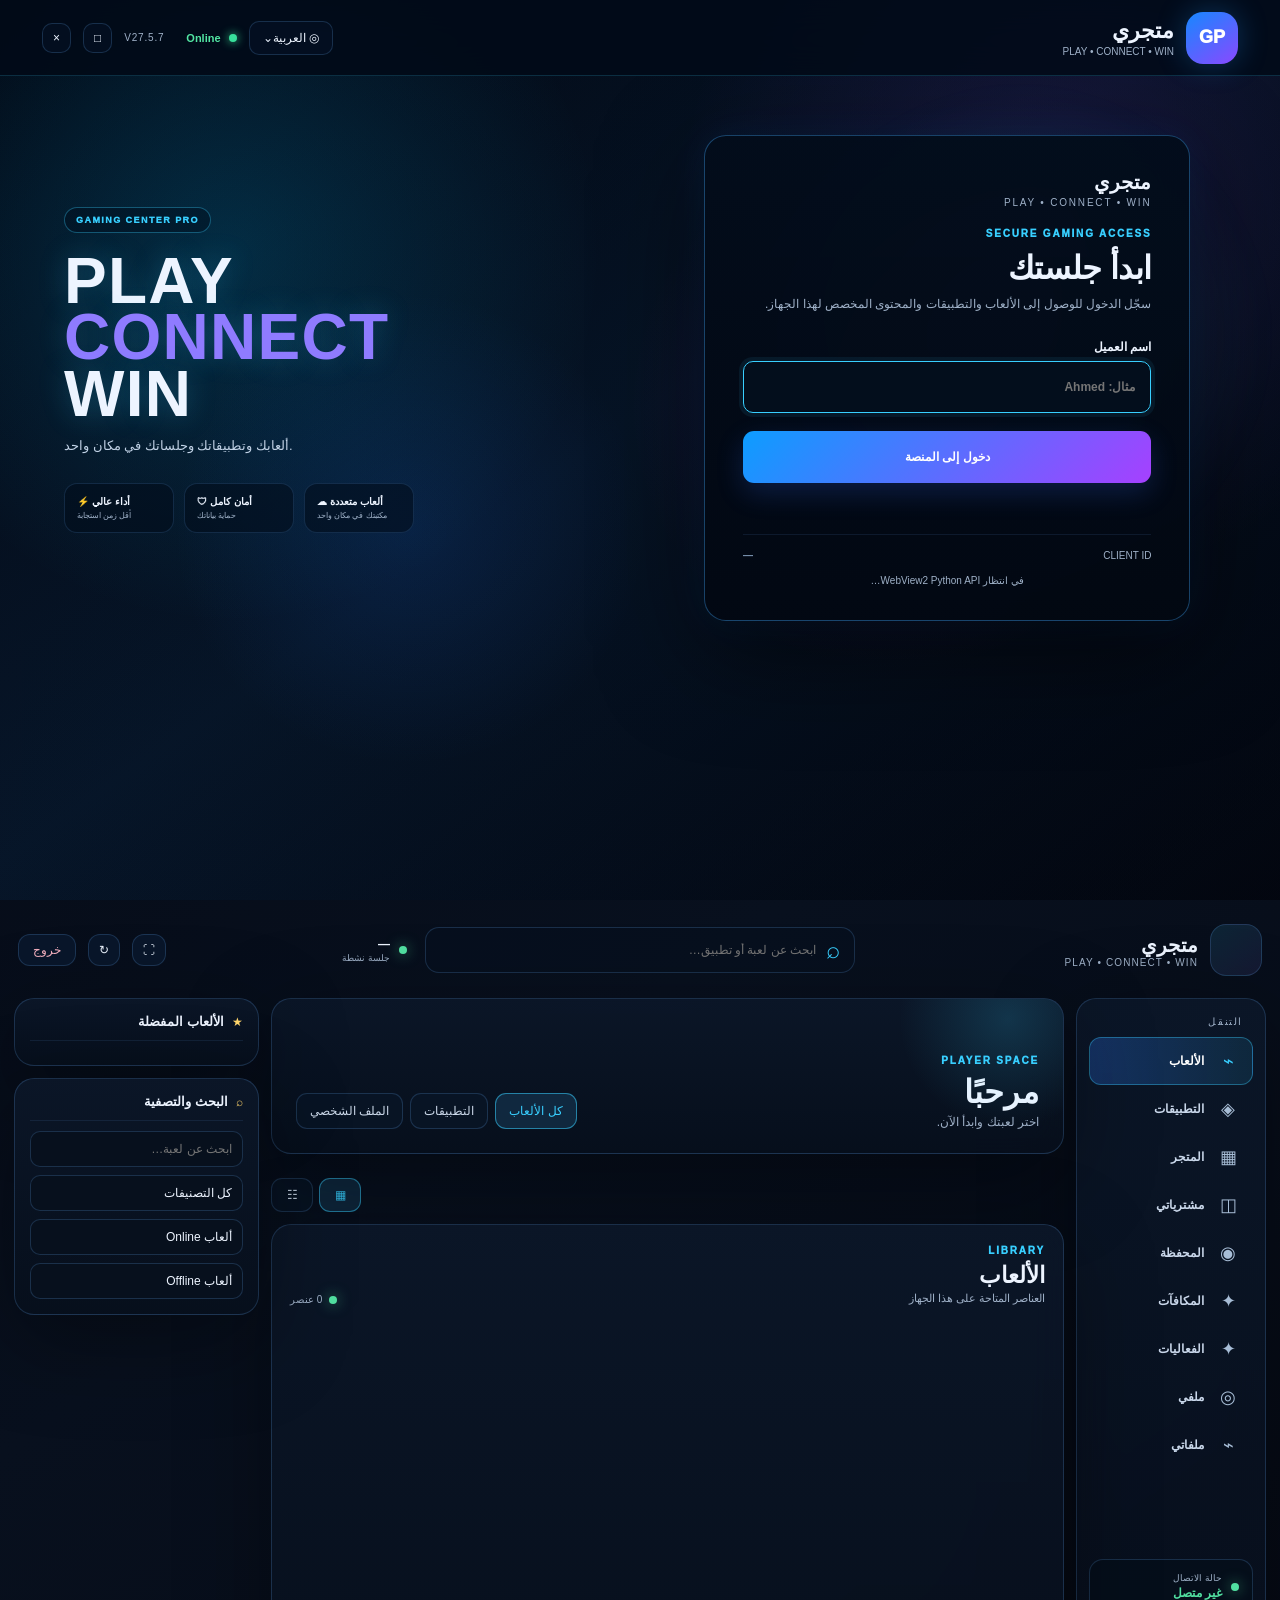
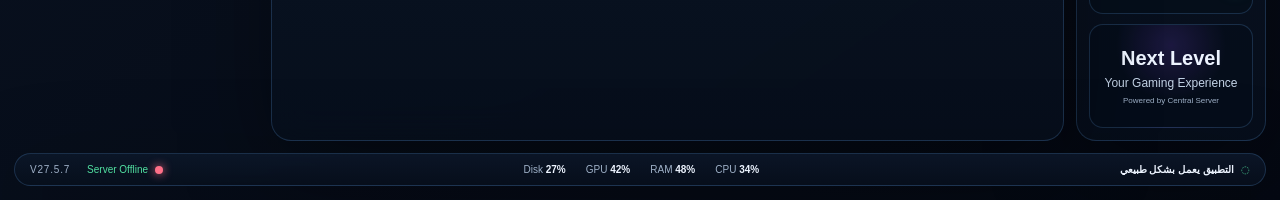
==== Client/client_app/webui/index.html @ ac8a64db "V27.5.7 - Current baseline" ====
<!doctype html>
<html lang="ar" dir="rtl">
<head>
  <meta charset="utf-8">
  <meta name="viewport" content="width=device-width, initial-scale=1, viewport-fit=cover">
  <meta name="theme-color" content="#050914">
  <title>Client</title>
  <link rel="stylesheet" href="style.css">
</head>
<body>
  <div class="aurora aurora-a"></div>
  <div class="aurora aurora-b"></div>
  <div class="noise"></div>

  <div id="login-view" class="login-screen">
    <header class="client-login-topbar">
      <div class="client-top-brand"><div class="client-top-mark">GP</div><div><b class="brand-name">متجري</b><small>PLAY • CONNECT • WIN</small></div></div>
      <div class="client-top-actions"><button type="button" class="client-lang">◎ العربية⌄</button><span class="client-online"><i></i> Online</span><span class="client-version">V27.5.7</span><button type="button" class="client-window" onclick="toggleFullscreen()">□</button><button type="button" class="client-window" onclick="safeApi('close')?.()">×</button></div>
    </header>
    <div class="login-glow"></div>
    <div class="login-visual-copy"><div class="visual-badge">GAMING CENTER PRO</div><h2>PLAY<br><span>CONNECT</span><br>WIN</h2><p>ألعابك وتطبيقاتك وجلساتك في مكان واحد.</p><div class="visual-features"><span>⚡ أداء عالي<small>أقل زمن استجابة</small></span><span>🛡 أمان كامل<small>حماية بياناتك</small></span><span>☁ ألعاب متعددة<small>مكتبتك في مكان واحد</small></span></div></div>
    <section class="login-panel">
      <div class="brand-lockup">
        <img id="login-logo" class="login-brand-logo" alt="" hidden>
        <div class="brand-mark">GP</div>
        <div>
          <div class="brand-name">متجري</div>
          <div class="brand-tag">PLAY • CONNECT • WIN</div>
        </div>
      </div>
      <div class="login-badge" id="login-badge">SECURE GAMING ACCESS</div>
      <h1>ابدأ جلستك</h1>
      <p>سجّل الدخول للوصول إلى الألعاب والتطبيقات والمحتوى المخصص لهذا الجهاز.</p>
      <label>اسم العميل<input id="customer-name" autocomplete="off" placeholder="مثال: Ahmed"></label>
      <button id="login-button" class="primary-button" type="button">دخول إلى المنصة</button>
      <div id="login-error" class="error"></div>
      <div class="login-foot"><span>CLIENT ID</span><b id="device-id">—</b></div>
      <div id="bridge-status" class="bridge-status">جاري تجهيز واجهة العميل…</div>
    </section>
  </div>

  <div id="home-view" class="client-shell" hidden>
    <header class="topbar">
      <div class="brand-zone">
        <div class="logo-wrap"><img id="logo" alt="" hidden></div>
        <div class="brand-copy">
          <div class="brand-name-small">متجري</div>
          <div id="welcome" class="brand-sub">PLAY • CONNECT • WIN</div>
        </div>
      </div>
      <div class="top-search">
        <span class="search-icon">⌕</span>
        <input id="global-search" placeholder="ابحث عن لعبة أو تطبيق…" autocomplete="off">
      </div>
      <div class="session-zone">
        <div class="session-player"><span class="live-dot"></span><div><b id="player-name">—</b><small id="player-session-label">جلسة نشطة</small></div></div>
        <button class="icon-button" onclick="toggleFullscreen()" title="ملء الشاشة">⛶</button>
        <button class="icon-button" onclick="refreshUI()" title="تحديث">↻</button>
        <button class="logout-button" onclick="logout()">خروج</button>
      </div>
    </header>

    <div class="workspace">
      <aside class="sidebar panel">
        <div class="sidebar-title">التنقل</div>
        <button class="side-link active" data-section="games" onclick="showSection('games')"><span>⌁</span><b>الألعاب</b></button>
        <button class="side-link" data-section="apps" onclick="showSection('apps')"><span>◈</span><b>التطبيقات</b></button>
        <button class="side-link" data-section="shop" onclick="showSection('shop')"><span>▦</span><b>المتجر</b></button>
        <button class="side-link" data-section="purchases" onclick="showSection('purchases')"><span>◫</span><b>مشترياتي</b></button>
        <button class="side-link" data-section="wallet" onclick="showSection('wallet')"><span>◉</span><b>المحفظة</b></button>
        <button class="side-link" data-section="rewards" onclick="showSection('rewards')"><span>✦</span><b>المكافآت</b></button>
        <button class="side-link" data-section="events" onclick="showSection('events')"><span>✦</span><b>الفعاليات</b></button>
        <button class="side-link" data-section="profile" onclick="showProfile()"><span>◎</span><b>ملفي</b></button>
        <button class="side-link" data-section="files" onclick="showFiles()"><span>⌁</span><b>ملفاتي</b></button>
        <div class="sidebar-spacer"></div>
        <div class="connection-card">
          <span class="live-dot"></span>
          <div><small>حالة الاتصال</small><b id="connection-text">متصل</b></div>
        </div>
        <div class="promo-card"><strong>Next Level</strong><span>Your Gaming Experience</span><small>Powered by Central Server</small></div>
      </aside>

      <main class="main-content">
        <div class="hero panel">
          <div>
            <div class="eyebrow" id="client-face-badge">PLAYER SPACE</div>
            <h1 id="hero-title">مرحبًا</h1>
            <p id="hero-sub">اختر لعبتك وابدأ الآن.</p>
          </div>
          <div class="hero-actions">
            <button class="hero-chip active" onclick="showSection('games')">كل الألعاب</button>
            <button class="hero-chip" onclick="showSection('apps')">التطبيقات</button>
            <button class="hero-chip" onclick="showProfile()">الملف الشخصي</button>
          </div>
        </div>

        <div id="ads" class="ads-row" hidden></div>

        <div class="section-toolbar">
          <div class="categories" id="categories"></div>
          <div class="view-tools"><button class="tool active" onclick="setGridMode('grid')">▦</button><button class="tool" onclick="setGridMode('list')">☷</button></div>
        </div>

        <section class="catalog panel">
          <div class="section-head">
            <div><div class="eyebrow">LIBRARY</div><h2 id="section-title">الألعاب</h2><p id="section-sub">العناصر المتاحة على هذا الجهاز</p></div>
            <div class="catalog-state"><span class="status-dot"></span><span id="catalog-count">0 عنصر</span></div>
          </div>
          <div id="cards" class="cards"></div>
        </section>
      </main>

      <aside class="right-rail">
        <section class="rail-card panel">
          <div class="rail-title"><span>★</span><h3>الألعاب المفضلة</h3></div>
          <div id="favorites" class="favorites"></div>
        </section>
        <section class="rail-card panel">
          <div class="rail-title"><span>⌕</span><h3>البحث والتصفية</h3></div>
          <div class="filter-stack">
            <input id="side-search" placeholder="ابحث عن لعبة…" autocomplete="off">
            <button onclick="filterCategory('ALL')">كل التصنيفات</button>
            <button onclick="filterCategory('ONLINE')">ألعاب Online</button>
            <button onclick="filterCategory('OFFLINE')">ألعاب Offline</button>
          </div>
        </section>
        <section id="selected-panel" class="rail-card panel" hidden>
          <div class="rail-title"><span>✦</span><h3>معلومات اللعبة</h3></div>
          <div id="selected-game"></div>
        </section>
      </aside>
    </div>

    <footer class="statusbar panel">
      <div><span class="footer-icon">◌</span><b>التطبيق يعمل بشكل طبيعي</b></div>
      <div class="metrics"><span>CPU <b>34%</b></span><span>RAM <b>48%</b></span><span>GPU <b>42%</b></span><span>Disk <b>27%</b></span></div>
      <div class="client-health"><span id="footer-connection-dot" class="status-dot"></span><span id="footer-connection-text">Client Online</span><span class="client-version">V27.5.7</span></div>
    </footer>
  </div>

  <div id="toast" class="toast"></div>
  <script src="app.js"></script>
</body>
</html>
---- Client/client_app/webui/style.css ----
:root{--accent:#38cfff;--accent2:#8f7bff;--text:#edf4ff;--muted:#9fb1c8;--bg:#050914;--panel:rgba(9,18,33,.88);--panel2:rgba(12,25,45,.94);--border:rgba(83,143,208,.25);--line:rgba(83,143,208,.13);--good:#51e0a1;--warn:#ffd166;--bad:#ff7088;--shadow:0 26px 90px rgba(0,0,0,.36)}
*{box-sizing:border-box}html,body{margin:0;min-height:100%;background:var(--bg);color:var(--text);font-family:"Segoe UI",Tahoma,Arial,sans-serif;font-size:clamp(12px,.72vw,15px)}body{overflow-x:hidden;background-image:radial-gradient(circle at 14% 14%,rgba(56,207,255,.10),transparent 26%),radial-gradient(circle at 87% 8%,rgba(143,123,255,.11),transparent 24%),linear-gradient(145deg,#040813,#08101e 54%,#050913)}
button,input{font:inherit}button{cursor:pointer}.aurora{position:fixed;z-index:-3;filter:blur(50px);opacity:.34;pointer-events:none}.aurora-a{width:28vw;height:28vw;top:-10vw;left:3vw;background:radial-gradient(circle,rgba(0,224,255,.4),transparent 68%)}.aurora-b{width:24vw;height:24vw;top:9vw;right:-8vw;background:radial-gradient(circle,rgba(170,78,255,.35),transparent 68%)}.noise{position:fixed;inset:0;z-index:-2;pointer-events:none;opacity:.025;background-image:url("data:image/svg+xml,%3Csvg xmlns='http://www.w3.org/2000/svg' width='160' height='160' viewBox='0 0 160 160'%3E%3Cfilter id='n'%3E%3CfeTurbulence type='fractalNoise' baseFrequency='.9' numOctaves='2' stitchTiles='stitch'/%3E%3C/filter%3E%3Crect width='100%25' height='100%25' filter='url(%23n)'/%3E%3C/svg%3E")}
.panel{background:linear-gradient(180deg,rgba(12,23,41,.90),rgba(7,15,28,.92));border:1px solid var(--border);box-shadow:var(--shadow);border-radius:20px;backdrop-filter:blur(18px)}
.login-screen{min-height:100dvh;display:grid;place-items:center;padding:24px}.login-glow{position:fixed;width:520px;height:520px;border-radius:50%;background:radial-gradient(circle,rgba(56,207,255,.14),transparent 68%);filter:blur(12px)}.login-panel{position:relative;width:min(500px,94vw);padding:38px;border-radius:28px;background:linear-gradient(180deg,rgba(10,23,41,.96),rgba(6,13,25,.98));border:1px solid var(--border);box-shadow:0 35px 120px rgba(0,0,0,.5)}.brand-lockup{display:flex;align-items:center;gap:13px;margin-bottom:28px}.brand-mark{width:58px;height:58px;border-radius:18px;display:grid;place-items:center;font-weight:1000;font-size:18px;background:linear-gradient(145deg,#0b2b43,#141b41);border:1px solid rgba(56,207,255,.42);color:var(--accent);box-shadow:inset 0 0 24px rgba(56,207,255,.08)}.brand-name{font-size:20px;font-weight:950}.brand-tag{color:var(--muted);font-size:10px;letter-spacing:.18em;margin-top:3px}.login-badge,.eyebrow{display:inline-flex;align-items:center;gap:5px;color:var(--accent);font-size:10px;font-weight:950;letter-spacing:.18em}.login-panel h1{margin:9px 0 7px;font-size:38px;letter-spacing:-.02em}.login-panel>p{margin:0 0 24px;color:var(--muted);line-height:1.8}.login-panel label{display:block;color:var(--text);font-size:12px;font-weight:800;margin-top:12px}.muted{color:var(--muted);font-weight:500}.login-panel input{width:100%;margin-top:7px;padding:14px 15px;border-radius:14px;border:1px solid var(--border);background:#07101d;color:var(--text);outline:none}.login-panel input:focus{border-color:var(--accent);box-shadow:0 0 0 4px rgba(56,207,255,.08)}.primary-button,.primary-small{border:0;border-radius:14px;background:linear-gradient(135deg,var(--accent),#81e7ff);color:#041018;font-weight:950}.primary-button{width:100%;padding:14px;margin-top:18px}.primary-button:disabled{opacity:.55;cursor:wait}.error{min-height:22px;color:var(--bad);font-size:12px;margin-top:9px}.login-foot{display:flex;justify-content:space-between;gap:14px;margin-top:20px;padding-top:15px;border-top:1px solid var(--line);color:var(--muted);font-size:10px}.login-foot b{color:#7890ad;word-break:break-all;text-align:left}.bridge-status{margin-top:14px;color:var(--muted);font-size:10px;text-align:center}.bridge-status.ok{color:var(--good)}
.client-shell{min-height:100dvh;padding:14px;display:flex;flex-direction:column;gap:12px}.topbar{height:72px;display:grid;grid-template-columns:minmax(250px,1fr) minmax(280px,520px) minmax(280px,1fr);align-items:center;gap:18px;padding:0 4px}.brand-zone,.session-zone{display:flex;align-items:center;gap:12px}.session-zone{justify-content:flex-start}.logo-wrap{width:52px;height:52px;border-radius:16px;display:grid;place-items:center;background:linear-gradient(145deg,rgba(56,207,255,.12),rgba(143,123,255,.10));border:1px solid var(--border);overflow:hidden}.logo-wrap img{width:88%;height:88%;object-fit:contain}.brand-name-small{font-size:20px;font-weight:980}.brand-sub{color:var(--muted);font-size:10px;letter-spacing:.11em}.top-search{height:46px;display:flex;align-items:center;gap:8px;padding:0 14px;border-radius:14px;background:rgba(8,17,31,.74);border:1px solid var(--border)}.search-icon{font-size:24px;color:var(--accent)}.top-search input{flex:1;border:0;outline:0;background:transparent;color:var(--text);min-width:0}.session-player{display:flex;align-items:center;gap:9px;margin-left:auto}.session-player small{display:block;color:var(--muted);font-size:9px;margin-top:2px}.live-dot,.status-dot{width:8px;height:8px;border-radius:50%;background:var(--good);box-shadow:0 0 14px rgba(81,224,161,.65);display:inline-block}.icon-button,.logout-button{border:1px solid var(--border);background:#09162a;color:var(--text);border-radius:12px;padding:8px 10px}.logout-button{padding:8px 14px;color:#f7b2c0}
.workspace{flex:1;display:grid;grid-template-columns:minmax(190px,225px) minmax(0,1fr) minmax(245px,305px);gap:12px;min-height:0}.sidebar{padding:12px;display:flex;flex-direction:column;min-height:0}.sidebar-title{font-size:10px;letter-spacing:.16em;color:var(--muted);padding:5px 10px 10px}.side-link{width:100%;display:flex;align-items:center;gap:12px;border:1px solid transparent;background:transparent;color:#c9d7ea;text-align:right;padding:12px 12px;border-radius:12px}.side-link span{width:24px;text-align:center;font-size:18px;color:#a7bdd6}.side-link:hover{background:rgba(26,59,92,.34);border-color:var(--line)}.side-link.active{background:linear-gradient(90deg,rgba(48,125,255,.28),rgba(56,207,255,.10));border-color:rgba(56,207,255,.38);color:#fff}.side-link.active span{color:var(--accent)}.sidebar-spacer{flex:1}.connection-card,.promo-card{border-radius:14px;border:1px solid var(--border);background:rgba(6,14,27,.65);padding:13px;margin-top:10px}.connection-card{display:flex;gap:9px;align-items:center}.connection-card small{display:block;color:var(--muted);font-size:9px}.connection-card b{display:block;color:var(--good);margin-top:3px}.promo-card{display:flex;flex-direction:column;align-items:center;text-align:center;gap:6px;padding:22px 12px;background:radial-gradient(circle at 50% 20%,rgba(145,78,255,.16),transparent 48%),rgba(6,14,27,.75)}.promo-card strong{font-size:20px}.promo-card span{color:#c4d4e7}.promo-card small{color:var(--muted);font-size:8px}
.main-content{min-width:0;display:flex;flex-direction:column;gap:12px}.hero{min-height:156px;padding:24px;display:flex;align-items:end;justify-content:space-between;gap:18px;position:relative;overflow:hidden}.hero:before{content:"";position:absolute;width:220px;height:220px;border-radius:50%;top:-90px;right:-55px;background:radial-gradient(circle,rgba(56,207,255,.17),transparent 70%)}.hero h1{margin:6px 0 4px;font-size:clamp(27px,2.5vw,38px)}.hero p{margin:0;color:var(--muted)}.hero-actions{display:flex;gap:7px;flex-wrap:wrap}.hero-chip,.category,.tool{border:1px solid var(--border);background:rgba(9,22,39,.8);color:#ccd9ea;border-radius:11px;padding:10px 13px}.hero-chip.active,.category.active,.tool.active{border-color:rgba(56,207,255,.54);background:rgba(33,81,115,.38);color:var(--accent)}.ads-row{display:grid;grid-template-columns:repeat(3,minmax(0,1fr));gap:10px}.ad{min-height:100px;border-radius:16px;border:1px solid var(--border);background-color:#0b1423;background-size:cover;background-position:center;overflow:hidden;cursor:pointer}.ad-shade{height:100%;min-height:100px;padding:16px;background:linear-gradient(180deg,transparent 25%,rgba(3,7,14,.94));display:flex;flex-direction:column;justify-content:flex-end}.ad-shade b{font-size:13px}.ad-shade span{font-size:10px;color:#afc0d5;margin-top:4px}.section-toolbar{display:flex;align-items:center;gap:10px}.categories{display:flex;gap:7px;overflow:auto;padding-bottom:2px;min-width:0;flex:1}.category{white-space:nowrap;padding:9px 12px}.view-tools{display:flex;gap:6px}.tool{min-width:42px;padding:9px}.catalog{padding:18px;min-height:0;flex:1;display:flex;flex-direction:column}.section-head{display:flex;justify-content:space-between;align-items:end;gap:14px;margin-bottom:14px}.section-head h2{margin:5px 0 3px;font-size:23px}.section-head p{margin:0;color:var(--muted);font-size:11px}.catalog-state{display:flex;gap:7px;align-items:center;color:var(--muted);font-size:10px}.cards{display:grid;grid-template-columns:repeat(4,minmax(0,1fr));gap:12px;overflow:auto;padding:2px}.game-card{min-width:0;background:linear-gradient(180deg,rgba(11,24,43,.95),rgba(6,13,25,.96));border:1px solid var(--border);border-radius:17px;overflow:hidden;transition:.18s transform,.18s border-color,.18s box-shadow;cursor:pointer}.game-card:hover{transform:translateY(-2px);border-color:rgba(56,207,255,.46);box-shadow:0 18px 50px rgba(0,0,0,.25)}.cover{height:180px;position:relative;background:linear-gradient(145deg,#0b2138,#10152b);overflow:hidden}.cover img{width:100%;height:100%;object-fit:cover}.fallback-icon{display:grid;place-items:center;height:100%;font-size:60px;color:var(--accent)}.status-pill{position:absolute;left:9px;bottom:9px;border-radius:999px;padding:5px 8px;font-size:9px;font-weight:900;background:rgba(3,8,14,.8);border:1px solid rgba(255,255,255,.1)}.status-pill.online{color:var(--good)}.status-pill.offline{color:var(--bad)}.fav-btn{position:absolute;right:9px;top:9px;border:1px solid rgba(255,255,255,.12);background:rgba(3,8,14,.76);color:#ffe28a;border-radius:10px;width:31px;height:31px}.game-info{display:flex;justify-content:space-between;align-items:end;gap:8px;padding:12px}.game-info h3{margin:0;font-size:14px}.game-info p{margin:5px 0 0;color:var(--muted);font-size:9px;white-space:nowrap;overflow:hidden;text-overflow:ellipsis;max-width:170px}.play-btn,.primary-small{border:0;border-radius:10px;padding:8px 10px;background:linear-gradient(135deg,var(--accent),#86eaff);color:#041018;font-weight:900;font-size:10px}.list-mode{grid-template-columns:1fr}.list-mode .game-card{display:grid;grid-template-columns:150px 1fr}.list-mode .cover{height:100px}.list-mode .game-info{align-items:center}.empty-state{grid-column:1/-1;display:grid;place-items:center;text-align:center;padding:60px;color:var(--muted)}.empty-icon{font-size:40px;color:var(--accent);margin-bottom:7px}.empty-state h3{margin:0;color:var(--text)}.empty-state p{max-width:500px}
.right-rail{display:flex;flex-direction:column;gap:12px;min-width:0}.rail-card{padding:15px}.rail-title{display:flex;align-items:center;gap:8px;border-bottom:1px solid var(--line);padding-bottom:11px}.rail-title span{color:#ffd56b}.rail-title h3{margin:0;font-size:13px}.favorites{padding-top:9px}.favorite-row{display:flex;align-items:center;gap:8px;width:100%;padding:8px 0;background:transparent;border:0;color:#d9e4f1;border-bottom:1px solid rgba(83,143,208,.08);text-align:right}.favorite-row img{width:30px;height:30px;border-radius:8px;object-fit:cover}.favorite-row span{flex:1;font-size:10px}.favorite-row em{font-style:normal;color:var(--accent);font-size:8px}.empty-rail{color:var(--muted);font-size:10px;padding:14px 0}.filter-stack{display:flex;flex-direction:column;gap:8px;padding-top:10px}.filter-stack input,.filter-stack button{border-radius:10px;border:1px solid var(--border);background:#07101d;color:var(--text);padding:10px}.filter-stack button{text-align:right}.selected-hero{display:flex;gap:10px;align-items:center;padding:12px 0}.selected-hero img{width:58px;height:58px;border-radius:13px;object-fit:cover;border:1px solid var(--border)}.selected-hero h4{margin:0 0 7px}.selected-hero .status-pill{position:static;display:inline-block}.detail-grid{display:grid;grid-template-columns:1fr 1fr;gap:7px}.detail-grid span{padding:8px;border:1px solid var(--line);border-radius:9px;color:var(--muted);font-size:8px}.detail-grid b{display:block;color:var(--text);font-size:10px;margin-top:3px}.primary-small{width:100%;margin-top:10px;padding:11px}.statusbar{display:flex;align-items:center;justify-content:space-between;gap:16px;padding:10px 15px;font-size:10px}.statusbar>div:first-child{display:flex;gap:7px;align-items:center}.footer-icon{color:var(--good)}.metrics{display:flex;gap:20px;color:var(--muted)}.metrics b{color:var(--text)}.client-health{color:var(--good);display:flex;gap:7px;align-items:center}
.toast{position:fixed;bottom:18px;left:50%;transform:translate(-50%,20px);opacity:0;pointer-events:none;z-index:50;background:#101d31;border:1px solid var(--border);color:var(--text);padding:11px 15px;border-radius:12px;transition:.18s;box-shadow:var(--shadow)}.toast.show{opacity:1;transform:translate(-50%,0)}
@media(max-width:1350px){.workspace{grid-template-columns:190px minmax(0,1fr) 245px}.cards{grid-template-columns:repeat(3,minmax(0,1fr))}.cover{height:160px}.topbar{grid-template-columns:minmax(220px,1fr) minmax(250px,430px) minmax(240px,1fr)}}
@media(max-width:1120px){.workspace{grid-template-columns:82px minmax(0,1fr)}.right-rail{display:none}.side-link{justify-content:center}.side-link b,.sidebar-title,.promo-card,.connection-card div{display:none}.sidebar{padding:8px}.side-link{padding:12px}.cards{grid-template-columns:repeat(3,minmax(0,1fr))}.topbar{grid-template-columns:1fr minmax(220px,420px) auto}.brand-copy{display:none}}
@media(max-width:820px){.client-shell{padding:9px}.topbar{height:auto;grid-template-columns:1fr auto;grid-template-areas:"brand session" "search search"}.brand-zone{grid-area:brand}.session-zone{grid-area:session}.top-search{grid-area:search}.workspace{grid-template-columns:1fr}.sidebar{display:none}.cards{grid-template-columns:repeat(2,minmax(0,1fr))}.ads-row{grid-template-columns:1fr}.hero{flex-direction:column;align-items:start}.metrics{display:none}}
@media(max-width:560px){.cards{grid-template-columns:1fr}.cover{height:220px}.login-panel{padding:28px}.login-panel h1{font-size:31px}.session-zone .logout-button{display:none}.hero-actions{width:100%}.hero-chip{flex:1}.statusbar{justify-content:center}.statusbar>div:first-child,.client-health{display:none}}

.session-pause-overlay{position:fixed;inset:0;z-index:999;background:rgba(3,6,12,.88);backdrop-filter:blur(12px);display:grid;place-items:center;text-align:center;color:#fff}.session-pause-overlay>div{padding:36px;border:1px solid rgba(70,190,255,.32);background:#081524;border-radius:24px;box-shadow:0 0 60px rgba(40,180,255,.14)}.pause-icon{font-size:52px;color:#ffd36a}.session-pause-overlay h2{margin:12px 0 6px}.session-pause-overlay p{color:#9fb1c8}

.info-card{grid-column:1/-1;display:flex;flex-direction:column;gap:10px;padding:28px;border:1px solid var(--border);border-radius:18px;background:linear-gradient(145deg,#0b182a,#07111f);color:var(--text)}.info-card span{color:var(--muted)}

.status-dot.offline{background:var(--bad);box-shadow:0 0 10px var(--bad)} .client-version{margin-inline-start:10px;color:var(--muted);font-size:8px;letter-spacing:.08em}

/* V27.5.7 Client face */
.store-logo-mark{display:grid;place-items:center;overflow:hidden}.store-logo-mark img{width:100%;height:100%;object-fit:contain;border-radius:14px}.login-screen{min-height:100vh}.login-panel{backdrop-filter:blur(22px)}

.login-brand-logo{width:54px;height:54px;object-fit:contain;border-radius:14px;border:1px solid rgba(255,255,255,.12)}
.side-link[hidden]{display:none!important}

.login-brand-logo{width:58px;height:58px;border-radius:18px;object-fit:contain;background:rgba(5,12,22,.45);border:1px solid var(--border);padding:6px}.login-main-image{display:block;width:100%;max-height:170px;object-fit:cover;border-radius:18px;border:1px solid var(--border);margin:8px 0 18px;box-shadow:0 18px 50px rgba(0,0,0,.28)}
/* V27.5.7: central Game Library poster + icon presentation */
.cover .game-cover-image{position:absolute;inset:0;width:100%;height:100%;object-fit:cover;opacity:.82;filter:saturate(1.08);z-index:0}
.cover>img:not(.game-cover-image){position:absolute;right:12px;top:12px;width:64px;height:64px;object-fit:contain;border-radius:13px;border:1px solid rgba(255,255,255,.18);background:rgba(3,8,14,.72);padding:4px;z-index:2;box-shadow:0 8px 22px rgba(0,0,0,.32)}
.cover:after{content:"";position:absolute;inset:0;background:linear-gradient(180deg,rgba(2,6,12,.08),rgba(2,6,12,.72));z-index:1;pointer-events:none}
.cover .status-pill,.cover .fav-btn{z-index:3}

/* V27.5.7: Client face aligned with supplied Login Client reference */
.login-screen{display:block;min-height:100dvh;padding:0;overflow:hidden;background:radial-gradient(circle at 18% 28%,rgba(0,191,255,.20),transparent 30%),radial-gradient(circle at 83% 22%,rgba(150,65,255,.18),transparent 30%),linear-gradient(145deg,#020814,#07172b 48%,#030610)}
.login-screen:before{content:"";position:absolute;inset:76px 0 0;background:linear-gradient(90deg,rgba(1,6,14,.08),rgba(2,7,15,.36)),radial-gradient(circle at 32% 55%,rgba(26,116,255,.16),transparent 24%),radial-gradient(circle at 70% 40%,rgba(207,32,255,.14),transparent 26%);pointer-events:none}
.client-login-topbar{position:relative;z-index:10;height:76px;display:flex;align-items:center;justify-content:space-between;padding:0 42px;border-bottom:1px solid rgba(56,207,255,.18);background:rgba(2,10,24,.90);backdrop-filter:blur(18px)}
.client-top-brand{display:flex;align-items:center;gap:12px}.client-top-mark{width:52px;height:52px;border-radius:17px;display:grid;place-items:center;font-weight:1000;font-size:18px;color:#fff;background:linear-gradient(145deg,#1688ff,#8a48ff);box-shadow:0 0 30px rgba(35,151,255,.28)}.client-top-brand .brand-name{font-size:22px}.client-top-brand small{display:block;color:var(--muted);font-size:10px;margin-top:2px}.client-top-actions{display:flex;align-items:center;gap:12px}.client-lang,.client-window{border:1px solid var(--border);background:rgba(4,17,34,.8);color:var(--text);border-radius:10px;padding:9px 13px}.client-window{padding:7px 10px}.client-online{color:#52e6a3;font-size:11px;font-weight:900}.client-online i{display:inline-block;width:8px;height:8px;border-radius:50%;background:#38e19b;box-shadow:0 0 10px #38e19b;margin-inline-end:5px}.client-version{color:var(--muted);font-size:10px}
.login-visual-copy{position:absolute;z-index:2;left:5vw;top:23vh;width:min(420px,31vw);text-align:left;direction:ltr}.visual-badge{display:inline-block;padding:7px 11px;border:1px solid rgba(56,207,255,.35);border-radius:999px;color:var(--accent);font-size:9px;font-weight:1000;letter-spacing:.16em;background:rgba(2,15,30,.45)}.login-visual-copy h2{font-size:clamp(38px,5vw,74px);line-height:.88;margin:20px 0 12px;letter-spacing:.02em;text-shadow:0 0 28px rgba(56,207,255,.25)}.login-visual-copy h2 span{color:#8f7bff}.login-visual-copy p{color:#c1d2e6;font-size:13px;line-height:1.7}.visual-features{display:flex;gap:10px;margin-top:26px}.visual-features span{min-width:110px;padding:12px;border:1px solid rgba(83,143,208,.20);border-radius:13px;background:rgba(3,14,28,.62);font-size:10px;font-weight:900}.visual-features small{display:block;color:var(--muted);font-size:8px;margin-top:4px;font-weight:500}
.login-panel{position:absolute;z-index:5;right:7vw;top:15vh;width:min(500px,38vw);max-height:76vh;overflow:auto;padding:34px 38px;border-radius:22px;background:linear-gradient(180deg,rgba(3,13,27,.96),rgba(2,8,18,.97));border:1px solid rgba(66,169,255,.36);box-shadow:0 30px 100px rgba(0,0,0,.55),0 0 40px rgba(22,123,255,.10)}.login-panel h1{font-size:32px}.login-panel .brand-lockup{margin-bottom:18px}.login-panel .brand-mark{display:none}.login-panel input{height:52px;background:rgba(4,15,29,.92);border-radius:10px}.primary-button{height:52px;border-radius:11px;background:linear-gradient(135deg,#0c9dff,#a640ff);color:#fff;box-shadow:0 10px 28px rgba(55,110,255,.20)}
@media(max-width:1050px){.login-visual-copy{left:3vw;width:42vw}.login-panel{right:3vw;width:min(500px,48vw)}}@media(max-width:760px){.client-login-topbar{padding:0 14px;height:62px}.client-top-brand .brand-name,.client-top-brand small,.client-lang{display:none}.client-top-mark{width:42px;height:42px}.login-visual-copy{display:none}.login-panel{left:50%;right:auto;transform:translateX(-50%);top:90px;width:min(520px,92vw);max-height:calc(100vh - 105px)}}
/* V27.5.7: smaller icon-first Manager navigation */
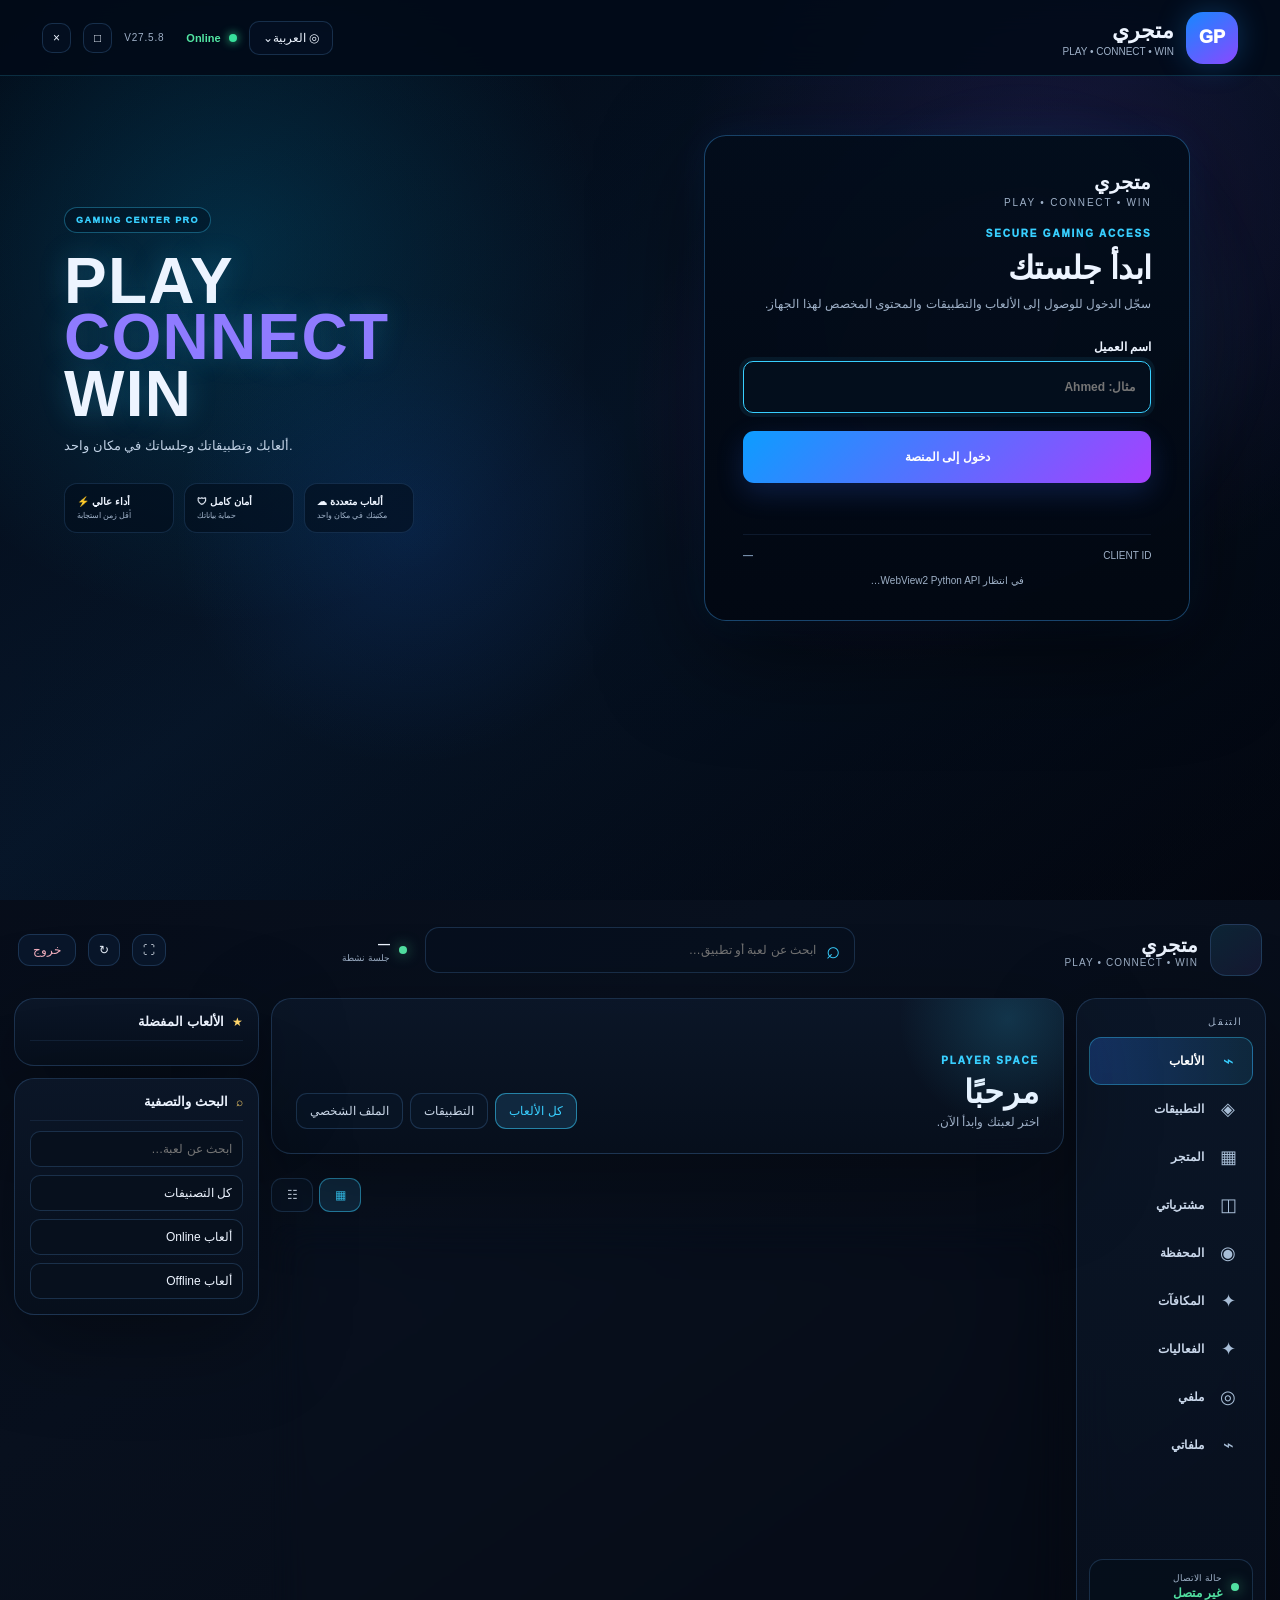
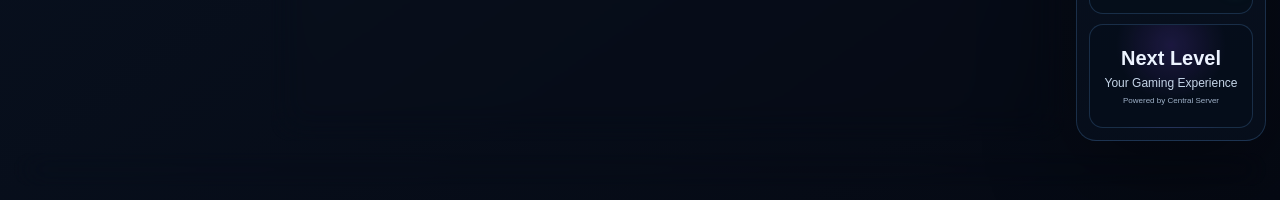
==== commit 8967cdf1: "V27.5.8 - Client Login Screen Authentication" ====
--- a/Client/client_app/webui/index.html
+++ b/Client/client_app/webui/index.html
@@ -7,15 +7,15 @@
   <title>Client</title>
   <link rel="stylesheet" href="style.css">
 </head>
-<body>
+<body class="client-logged-out">
   <div class="aurora aurora-a"></div>
   <div class="aurora aurora-b"></div>
   <div class="noise"></div>
 
-  <div id="login-view" class="login-screen">
+  <div id="login-view" class="login-screen" role="dialog" aria-modal="true" aria-label="تسجيل دخول العميل">
     <header class="client-login-topbar">
       <div class="client-top-brand"><div class="client-top-mark">GP</div><div><b class="brand-name">متجري</b><small>PLAY • CONNECT • WIN</small></div></div>
-      <div class="client-top-actions"><button type="button" class="client-lang">◎ العربية⌄</button><span class="client-online"><i></i> Online</span><span class="client-version">V27.5.7</span><button type="button" class="client-window" onclick="toggleFullscreen()">□</button><button type="button" class="client-window" onclick="safeApi('close')?.()">×</button></div>
+      <div class="client-top-actions"><button type="button" class="client-lang">◎ العربية⌄</button><span class="client-online"><i></i> Online</span><span class="client-version">V27.5.8</span><button type="button" class="client-window" onclick="toggleFullscreen()">□</button><button type="button" class="client-window" onclick="safeApi('close')?.()">×</button></div>
     </header>
     <div class="login-glow"></div>
     <div class="login-visual-copy"><div class="visual-badge">GAMING CENTER PRO</div><h2>PLAY<br><span>CONNECT</span><br>WIN</h2><p>ألعابك وتطبيقاتك وجلساتك في مكان واحد.</p><div class="visual-features"><span>⚡ أداء عالي<small>أقل زمن استجابة</small></span><span>🛡 أمان كامل<small>حماية بياناتك</small></span><span>☁ ألعاب متعددة<small>مكتبتك في مكان واحد</small></span></div></div>
@@ -39,7 +39,7 @@
     </section>
   </div>
 
-  <div id="home-view" class="client-shell" hidden>
+  <div id="home-view" class="client-shell" hidden aria-hidden="true">
     <header class="topbar">
       <div class="brand-zone">
         <div class="logo-wrap"><img id="logo" alt="" hidden></div>
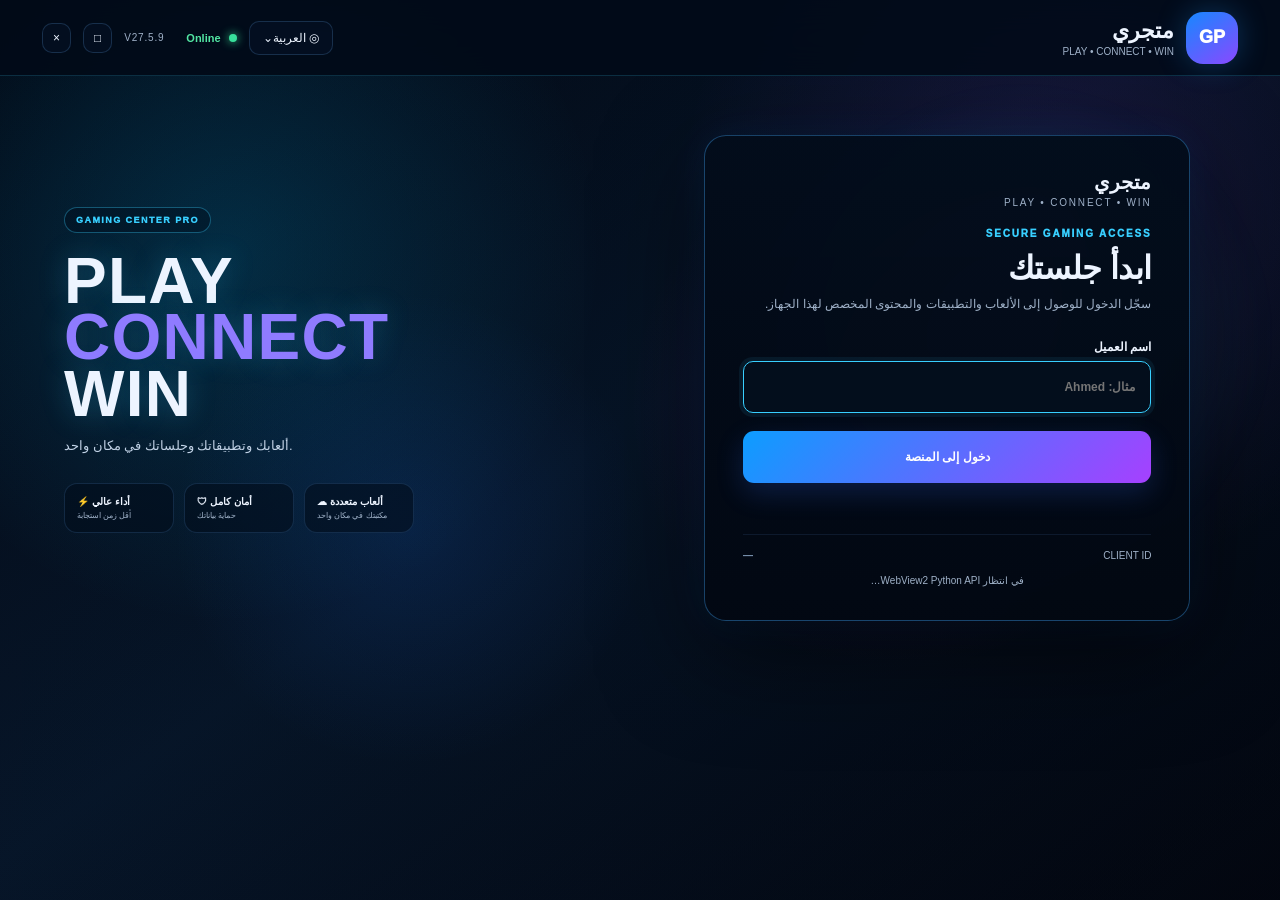
==== commit fa6c86b4: "V27.5.9 - Client UI version marker" ====
--- a/Client/client_app/webui/index.html
+++ b/Client/client_app/webui/index.html
@@ -15,7 +15,7 @@
   <div id="login-view" class="login-screen" role="dialog" aria-modal="true" aria-label="تسجيل دخول العميل">
     <header class="client-login-topbar">
       <div class="client-top-brand"><div class="client-top-mark">GP</div><div><b class="brand-name">متجري</b><small>PLAY • CONNECT • WIN</small></div></div>
-      <div class="client-top-actions"><button type="button" class="client-lang">◎ العربية⌄</button><span class="client-online"><i></i> Online</span><span class="client-version">V27.5.8</span><button type="button" class="client-window" onclick="toggleFullscreen()">□</button><button type="button" class="client-window" onclick="safeApi('close')?.()">×</button></div>
+      <div class="client-top-actions"><button type="button" class="client-lang">◎ العربية⌄</button><span class="client-online"><i></i> Online</span><span class="client-version">V27.5.9</span><button type="button" class="client-window" onclick="toggleFullscreen()">□</button><button type="button" class="client-window" onclick="safeApi('close')?.()">×</button></div>
     </header>
     <div class="login-glow"></div>
     <div class="login-visual-copy"><div class="visual-badge">GAMING CENTER PRO</div><h2>PLAY<br><span>CONNECT</span><br>WIN</h2><p>ألعابك وتطبيقاتك وجلساتك في مكان واحد.</p><div class="visual-features"><span>⚡ أداء عالي<small>أقل زمن استجابة</small></span><span>🛡 أمان كامل<small>حماية بياناتك</small></span><span>☁ ألعاب متعددة<small>مكتبتك في مكان واحد</small></span></div></div>
--- a/Client/client_app/webui/style.css
+++ b/Client/client_app/webui/style.css
@@ -41,3 +41,13 @@
 .login-panel{position:absolute;z-index:5;right:7vw;top:15vh;width:min(500px,38vw);max-height:76vh;overflow:auto;padding:34px 38px;border-radius:22px;background:linear-gradient(180deg,rgba(3,13,27,.96),rgba(2,8,18,.97));border:1px solid rgba(66,169,255,.36);box-shadow:0 30px 100px rgba(0,0,0,.55),0 0 40px rgba(22,123,255,.10)}.login-panel h1{font-size:32px}.login-panel .brand-lockup{margin-bottom:18px}.login-panel .brand-mark{display:none}.login-panel input{height:52px;background:rgba(4,15,29,.92);border-radius:10px}.primary-button{height:52px;border-radius:11px;background:linear-gradient(135deg,#0c9dff,#a640ff);color:#fff;box-shadow:0 10px 28px rgba(55,110,255,.20)}
 @media(max-width:1050px){.login-visual-copy{left:3vw;width:42vw}.login-panel{right:3vw;width:min(500px,48vw)}}@media(max-width:760px){.client-login-topbar{padding:0 14px;height:62px}.client-top-brand .brand-name,.client-top-brand small,.client-lang{display:none}.client-top-mark{width:42px;height:42px}.login-visual-copy{display:none}.login-panel{left:50%;right:auto;transform:translateX(-50%);top:90px;width:min(520px,92vw);max-height:calc(100vh - 105px)}}
 /* V27.5.7: smaller icon-first Manager navigation */
+
+/* V27.5.8 — Authentication state isolation */
+html,body{width:100%;min-height:100%;}
+html.client-logged-out,body.client-logged-out{overflow:hidden!important;height:100dvh;}
+#login-view[hidden],#home-view[hidden]{display:none!important;}
+body.client-logged-out #home-view{display:none!important;visibility:hidden!important;pointer-events:none!important;position:fixed!important;inset:-10000px!important;}
+body:not(.client-authenticated) .client-shell{display:none!important;visibility:hidden!important;pointer-events:none!important;}
+body.client-authenticated #login-view{display:none!important;visibility:hidden!important;pointer-events:none!important;}
+body.client-authenticated{overflow:auto;}
+.login-screen{height:100dvh;max-height:100dvh;overflow:hidden!important;overscroll-behavior:none;}
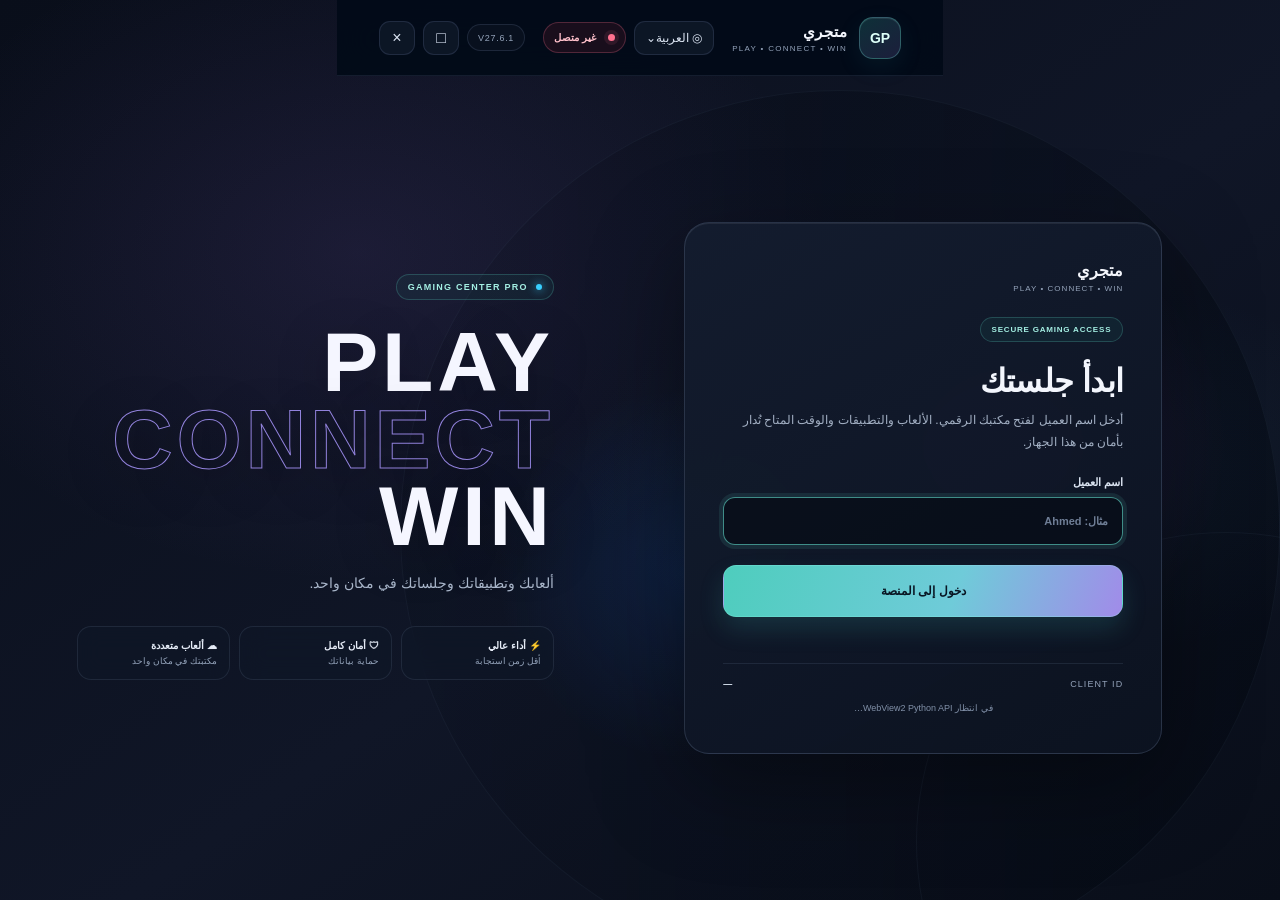
==== commit 90aab52e: "Release 27.6.1 with responsive Pro Max UI Co-authored-by: arena-agent <297053741+arena-agent@users.n" ====
--- a/Client/client_app/webui/index.html
+++ b/Client/client_app/webui/index.html
@@ -6,6 +6,7 @@
   <meta name="theme-color" content="#050914">
   <title>Client</title>
   <link rel="stylesheet" href="style.css">
+  <link rel="stylesheet" href="design-pro-max.css">
 </head>
 <body class="client-logged-out">
   <div class="aurora aurora-a"></div>
@@ -15,7 +16,7 @@
   <div id="login-view" class="login-screen" role="dialog" aria-modal="true" aria-label="تسجيل دخول العميل">
     <header class="client-login-topbar">
       <div class="client-top-brand"><div class="client-top-mark">GP</div><div><b class="brand-name">متجري</b><small>PLAY • CONNECT • WIN</small></div></div>
-      <div class="client-top-actions"><button type="button" class="client-lang">◎ العربية⌄</button><span class="client-online"><i></i> Online</span><span class="client-version">V27.5.9</span><button type="button" class="client-window" onclick="toggleFullscreen()">□</button><button type="button" class="client-window" onclick="safeApi('close')?.()">×</button></div>
+      <div class="client-top-actions"><button type="button" class="client-lang" aria-label="اللغة">◎ العربية⌄</button><span class="client-online" id="header-connection"><i></i><span id="header-connection-text">جاري الاتصال</span></span><span class="client-version">V27.6.1</span><button type="button" class="client-window" onclick="toggleFullscreen()" title="ملء الشاشة" aria-label="ملء الشاشة">□</button><button type="button" class="client-window" onclick="safeApi('close')?.()" title="إغلاق" aria-label="إغلاق">×</button></div>
     </header>
     <div class="login-glow"></div>
     <div class="login-visual-copy"><div class="visual-badge">GAMING CENTER PRO</div><h2>PLAY<br><span>CONNECT</span><br>WIN</h2><p>ألعابك وتطبيقاتك وجلساتك في مكان واحد.</p><div class="visual-features"><span>⚡ أداء عالي<small>أقل زمن استجابة</small></span><span>🛡 أمان كامل<small>حماية بياناتك</small></span><span>☁ ألعاب متعددة<small>مكتبتك في مكان واحد</small></span></div></div>
@@ -30,7 +31,7 @@
       </div>
       <div class="login-badge" id="login-badge">SECURE GAMING ACCESS</div>
       <h1>ابدأ جلستك</h1>
-      <p>سجّل الدخول للوصول إلى الألعاب والتطبيقات والمحتوى المخصص لهذا الجهاز.</p>
+      <p>أدخل اسم العميل لفتح مكتبك الرقمي. الألعاب والتطبيقات والوقت المتاح تُدار بأمان من هذا الجهاز.</p>
       <label>اسم العميل<input id="customer-name" autocomplete="off" placeholder="مثال: Ahmed"></label>
       <button id="login-button" class="primary-button" type="button">دخول إلى المنصة</button>
       <div id="login-error" class="error"></div>
@@ -132,9 +133,9 @@
     </div>
 
     <footer class="statusbar panel">
-      <div><span class="footer-icon">◌</span><b>التطبيق يعمل بشكل طبيعي</b></div>
-      <div class="metrics"><span>CPU <b>34%</b></span><span>RAM <b>48%</b></span><span>GPU <b>42%</b></span><span>Disk <b>27%</b></span></div>
-      <div class="client-health"><span id="footer-connection-dot" class="status-dot"></span><span id="footer-connection-text">Client Online</span><span class="client-version">V27.5.7</span></div>
+      <div><span class="footer-icon">◌</span><b id="footer-health-text">جاري تجهيز الواجهة</b></div>
+      <div class="metrics"><span>تجربة لعب مستقرة</span><span>إدارة آمنة للجلسات</span><span>مكتبة ألعابك في مكان واحد</span></div>
+      <div class="client-health"><span id="footer-connection-dot" class="status-dot"></span><span id="footer-connection-text">Client Online</span><span class="client-version">V27.6.1</span></div>
     </footer>
   </div>
 
--- a/Client/client_app/webui/design-pro-max.css
+++ b/Client/client_app/webui/design-pro-max.css
@@ -0,0 +1,553 @@
+/* Client UI refresh — layered after the functional stylesheet to preserve its behavior. */
+:root {
+  color-scheme: dark;
+  --pm-bg: #070b14;
+  --pm-surface: rgba(14, 22, 38, .88);
+  --pm-surface-strong: #111b2d;
+  --pm-surface-soft: #0b1423;
+  --pm-border: rgba(146, 170, 211, .15);
+  --pm-border-strong: rgba(115, 220, 222, .3);
+  --pm-text: #f3f6fd;
+  --pm-muted: #94a3ba;
+  --pm-teal: var(--accent, #65e2d0);
+  --pm-cyan: var(--accent, #74d8ef);
+  --pm-violet: var(--accent2, #a88cff);
+  --pm-good: #59d6a4;
+  --pm-bad: #ff718f;
+  --pm-shadow: 0 24px 70px rgba(0, 0, 0, .28);
+  --pm-radius: 20px;
+}
+
+*, *::before, *::after { box-sizing: border-box; }
+html, body { min-width: 320px; min-height: 100%; background: var(--pm-bg); }
+body {
+  color: var(--pm-text);
+  font-family: "Segoe UI", Tahoma, Arial, sans-serif;
+  background:
+    radial-gradient(ellipse at 84% 0%, rgba(102, 75, 180, .17), transparent 35%),
+    radial-gradient(ellipse at 8% 22%, rgba(34, 160, 171, .13), transparent 32%),
+    linear-gradient(145deg, #080d18 0%, #0a1020 52%, #080c16 100%);
+  overflow-x: hidden;
+}
+button, input { font: inherit; }
+button { -webkit-tap-highlight-color: transparent; }
+button:focus-visible, input:focus-visible {
+  outline: 2px solid var(--pm-teal);
+  outline-offset: 3px;
+  box-shadow: 0 0 0 5px rgba(101, 226, 208, .12);
+}
+[hidden] { display: none !important; }
+
+.aurora { opacity: .24; filter: blur(100px); pointer-events: none; }
+.aurora-a { background: #116c78; }
+.aurora-b { background: #6443a5; }
+.noise { opacity: .025; pointer-events: none; }
+.panel {
+  border: 1px solid var(--pm-border);
+  border-radius: var(--pm-radius);
+  background: linear-gradient(145deg, rgba(18, 28, 47, .94), rgba(11, 18, 32, .96));
+  box-shadow: var(--pm-shadow), inset 0 1px 0 rgba(255, 255, 255, .035);
+}
+
+/* Sign-in view */
+#login-view:not([hidden]) {
+  position: relative;
+  isolation: isolate;
+  display: grid;
+  grid-template-columns: minmax(0, 1.08fr) minmax(360px, .92fr);
+  grid-template-rows: 76px minmax(0, 1fr);
+  gap: 0 clamp(34px, 7vw, 116px);
+  width: 100%;
+  min-height: 100vh;
+  min-height: 100dvh;
+  padding: 0 clamp(22px, 6vw, 92px);
+  overflow: hidden;
+  background:
+    radial-gradient(ellipse at 78% 52%, rgba(59, 119, 153, .12), transparent 30%),
+    radial-gradient(ellipse at 28% 28%, rgba(117, 83, 174, .15), transparent 36%),
+    linear-gradient(145deg, #090e1a 0%, #101627 55%, #090e19 100%);
+}
+#login-view::before, #login-view::after {
+  position: absolute;
+  z-index: -1;
+  content: "";
+  border: 1px solid rgba(150, 181, 220, .055);
+  border-radius: 50%;
+  pointer-events: none;
+}
+#login-view::before { width: min(72vw, 880px); aspect-ratio: 1; left: -23vw; top: 10%; }
+#login-view::after { width: min(50vw, 620px); aspect-ratio: 1; right: -20vw; bottom: -28%; }
+.client-login-topbar {
+  grid-column: 1 / -1;
+  grid-row: 1;
+  display: flex;
+  align-items: center;
+  justify-content: space-between;
+  gap: 18px;
+  min-width: 0;
+  border-bottom: 1px solid rgba(161, 178, 215, .11);
+}
+.client-top-brand { display: flex; align-items: center; gap: 12px; min-width: 0; }
+.client-top-mark, .brand-mark {
+  display: grid;
+  place-items: center;
+  width: 42px;
+  height: 42px;
+  flex: 0 0 auto;
+  border: 1px solid rgba(117, 226, 211, .3);
+  border-radius: 14px;
+  background: linear-gradient(145deg, rgba(62, 200, 188, .2), rgba(122, 101, 191, .22));
+  color: #ddfff8;
+  font-size: 14px;
+  font-weight: 900;
+  box-shadow: inset 0 1px 0 rgba(255, 255, 255, .08), 0 8px 24px rgba(39, 151, 154, .1);
+}
+.client-top-brand .brand-name { display: block; font-size: 15px; letter-spacing: .01em; }
+.client-top-brand small { display: block; margin-top: 3px; color: var(--pm-muted); font-size: 8px; letter-spacing: .16em; }
+.client-top-actions { display: flex; align-items: center; justify-content: flex-end; flex-wrap: wrap; gap: 8px; }
+.client-lang, .client-window {
+  display: inline-flex;
+  align-items: center;
+  justify-content: center;
+  min-height: 34px;
+  padding: 0 11px;
+  border: 1px solid var(--pm-border);
+  border-radius: 11px;
+  background: rgba(16, 26, 43, .78);
+  color: #dce5f3;
+  cursor: pointer;
+  transition: border-color .18s ease, background .18s ease, transform .18s ease;
+}
+.client-window { width: 36px; padding: 0; font-size: 16px; }
+.client-lang:hover, .client-window:hover { transform: translateY(-1px); border-color: var(--pm-border-strong); background: rgba(26, 43, 63, .9); }
+.client-online, .client-version {
+  display: inline-flex;
+  align-items: center;
+  gap: 7px;
+  min-height: 31px;
+  padding: 0 10px;
+  border: 1px solid rgba(89, 214, 164, .17);
+  border-radius: 999px;
+  background: rgba(24, 73, 61, .24);
+  color: #a8edcf;
+  font-size: 10px;
+  white-space: nowrap;
+}
+.client-online i, .live-dot {
+  width: 7px;
+  height: 7px;
+  flex: 0 0 auto;
+  border-radius: 50%;
+  background: var(--pm-good);
+  box-shadow: 0 0 0 4px rgba(89, 214, 164, .1), 0 0 12px rgba(89, 214, 164, .65);
+}
+.client-online.offline { color: #ffc0cb; border-color: rgba(255, 113, 143, .25); background: rgba(100, 29, 47, .24); }
+.client-online.offline i { background: var(--pm-bad); box-shadow: 0 0 0 4px rgba(255, 113, 143, .1); }
+.client-version { min-height: 27px; border-color: var(--pm-border); background: rgba(12, 20, 34, .7); color: var(--pm-muted); font-size: 9px; }
+.login-glow { display: none; }
+.login-visual-copy {
+  position: relative;
+  inset: auto;
+  transform: none;
+  direction: rtl;
+  text-align: right;
+  grid-column: 2;
+  grid-row: 2;
+  align-self: center;
+  justify-self: stretch;
+  width: auto;
+  max-width: 590px;
+  padding: 20px 0 42px;
+  color: var(--pm-text);
+}
+.visual-badge, .login-badge {
+  display: inline-flex;
+  align-items: center;
+  gap: 8px;
+  padding: 7px 11px;
+  border: 1px solid rgba(101, 226, 208, .21);
+  border-radius: 999px;
+  background: rgba(25, 79, 82, .2);
+  color: #a4efe3;
+  font-size: 9px;
+  font-weight: 800;
+  letter-spacing: .14em;
+}
+.visual-badge::before { width: 6px; height: 6px; content: ""; border-radius: 50%; background: var(--pm-teal); box-shadow: 0 0 10px var(--pm-teal); }
+.login-visual-copy h2 {
+  margin: 24px 0 14px;
+  color: #f5f6ff;
+  font-size: clamp(48px, 7vw, 84px);
+  font-weight: 900;
+  letter-spacing: .045em;
+  line-height: .92;
+  text-shadow: 0 12px 50px rgba(0, 0, 0, .26);
+}
+.login-visual-copy h2 span { color: transparent; -webkit-text-stroke: 1px rgba(170, 151, 255, .84); }
+.login-visual-copy > p { max-width: 410px; color: #a9b6ca; font-size: 14px; line-height: 1.9; }
+.visual-features { display: grid; grid-template-columns: repeat(3, minmax(0, 1fr)); gap: 9px; max-width: 550px; margin-top: 30px; }
+.visual-features > span {
+  min-width: 0;
+  padding: 13px 12px;
+  border: 1px solid rgba(154, 177, 213, .12);
+  border-radius: 14px;
+  background: rgba(15, 24, 40, .56);
+  color: #e5ebf6;
+  font-size: 10px;
+  font-weight: 700;
+  backdrop-filter: blur(12px);
+}
+.visual-features small { display: block; margin-top: 5px; color: var(--pm-muted); font-size: 9px; font-weight: 400; }
+.login-panel {
+  position: relative;
+  inset: auto;
+  transform: none;
+  grid-column: 1;
+  grid-row: 2;
+  position: relative;
+  align-self: center;
+  justify-self: center;
+  width: min(100%, 478px);
+  max-height: calc(100dvh - 112px);
+  overflow: auto;
+  padding: clamp(25px, 3.2vw, 38px);
+  border: 1px solid rgba(161, 184, 220, .18);
+  border-radius: 25px;
+  background: linear-gradient(150deg, rgba(20, 29, 47, .96), rgba(12, 19, 33, .97));
+  box-shadow: 0 30px 95px rgba(0, 0, 0, .36), inset 0 1px 0 rgba(255, 255, 255, .07);
+  backdrop-filter: blur(22px);
+}
+.login-panel .brand-lockup { display: flex; align-items: center; gap: 12px; margin-bottom: 24px; }
+.login-panel .brand-mark { width: 47px; height: 47px; border-radius: 15px; }
+.login-panel .brand-name { color: #f4f6fc; font-size: 16px; font-weight: 800; }
+.login-panel .brand-tag { margin-top: 4px; color: var(--pm-muted); font-size: 8px; letter-spacing: .13em; }
+.login-panel .login-badge { margin-bottom: 11px; font-size: 8px; letter-spacing: .1em; }
+.login-panel h1 { margin: 8px 0 8px; font-size: clamp(25px, 3vw, 32px); line-height: 1.25; }
+.login-panel > p { margin: 0 0 22px; color: #a3b0c4; font-size: 12px; line-height: 1.9; }
+.login-panel label { display: block; margin-top: 16px; color: #dbe4f1; font-size: 11px; font-weight: 700; }
+.login-panel input {
+  display: block;
+  width: 100%;
+  height: 48px;
+  margin-top: 8px;
+  padding: 0 14px;
+  border: 1px solid rgba(148, 170, 205, .19);
+  border-radius: 12px;
+  outline: none;
+  background: rgba(7, 13, 24, .74);
+  color: var(--pm-text);
+  transition: border-color .18s ease, box-shadow .18s ease;
+}
+.login-panel input::placeholder { color: #6f7e96; }
+.login-panel input:focus { border-color: rgba(101, 226, 208, .6); box-shadow: 0 0 0 4px rgba(101, 226, 208, .1); }
+.primary-button {
+  display: inline-flex;
+  align-items: center;
+  justify-content: center;
+  width: 100%;
+  min-height: 49px;
+  margin-top: 20px;
+  border: 1px solid rgba(151, 255, 232, .22);
+  border-radius: 13px;
+  background: linear-gradient(110deg, #4ecdbd, #6fcbd9 58%, #a18be9);
+  color: #081522;
+  font-size: 12px;
+  font-weight: 900;
+  box-shadow: 0 12px 25px rgba(59, 182, 180, .17);
+  cursor: pointer;
+  transition: transform .18s ease, filter .18s ease, box-shadow .18s ease;
+}
+.primary-button:hover { transform: translateY(-1px); filter: brightness(1.07); box-shadow: 0 15px 30px rgba(59, 182, 180, .23); }
+.primary-button:disabled { opacity: .65; cursor: wait; transform: none; }
+.login-foot { display: flex; justify-content: space-between; gap: 12px; margin-top: 21px; padding-top: 15px; border-top: 1px solid rgba(148, 170, 205, .12); color: var(--pm-muted); font-size: 9px; }
+.login-foot span { letter-spacing: .12em; }
+.login-foot b { color: #dbe5f2; font-weight: 600; }
+.bridge-status { margin-top: 12px; color: #8190a8; font-size: 9px; line-height: 1.6; }
+.error { min-height: 17px; margin-top: 8px; color: #ff9bac; font-size: 11px; }
+
+/* Authenticated client workspace */
+#home-view:not([hidden]) {
+  display: grid;
+  grid-template-rows: auto minmax(0, 1fr) auto;
+  gap: 12px;
+  width: 100%;
+  height: 100vh;
+  height: 100dvh;
+  min-height: 0;
+  padding: 13px;
+  overflow: hidden;
+  background: transparent;
+}
+.topbar {
+  display: grid;
+  grid-template-columns: minmax(155px, .8fr) minmax(190px, 1.1fr) minmax(265px, 1fr);
+  align-items: center;
+  gap: 16px;
+  min-width: 0;
+  min-height: 66px;
+  padding: 9px 16px;
+  border: 1px solid var(--pm-border);
+  border-radius: 17px;
+  background: rgba(15, 23, 39, .86);
+  box-shadow: 0 10px 32px rgba(0, 0, 0, .18), inset 0 1px 0 rgba(255, 255, 255, .04);
+  backdrop-filter: blur(18px);
+}
+.brand-zone { display: flex; align-items: center; gap: 11px; min-width: 0; }
+.logo-wrap { display: grid; place-items: center; width: 40px; height: 40px; flex: 0 0 auto; overflow: hidden; border: 1px solid rgba(101, 226, 208, .21); border-radius: 13px; background: linear-gradient(145deg, rgba(63, 190, 178, .16), rgba(130, 96, 192, .2)); }
+.logo-wrap img { max-width: 100%; max-height: 100%; object-fit: contain; }
+.brand-name-small { overflow: hidden; color: #f5f7fb; font-size: 13px; font-weight: 800; text-overflow: ellipsis; white-space: nowrap; }
+.brand-sub { overflow: hidden; margin-top: 3px; color: var(--pm-muted); font-size: 8px; text-overflow: ellipsis; white-space: nowrap; }
+.top-search { display: flex; align-items: center; gap: 9px; min-width: 0; min-height: 39px; padding: 0 12px; border: 1px solid rgba(146, 170, 211, .13); border-radius: 12px; background: rgba(6, 12, 22, .56); }
+.search-icon { color: #aebbd0; font-size: 19px; line-height: 1; }
+.top-search input, .filter-stack input {
+  width: 100%;
+  min-width: 0;
+  border: 0;
+  outline: 0;
+  background: transparent;
+  color: var(--pm-text);
+  font-size: 11px;
+}
+.top-search input::placeholder, .filter-stack input::placeholder { color: #78879e; }
+.session-zone { display: flex; align-items: center; justify-content: flex-end; gap: 7px; min-width: 0; }
+.session-player { display: flex; align-items: center; gap: 10px; min-width: 0; margin-inline-end: 6px; }
+.session-player > div { min-width: 0; }
+.session-player b { display: block; overflow: hidden; color: #edf3fa; font-size: 11px; text-overflow: ellipsis; white-space: nowrap; }
+.session-player small { display: block; margin-top: 3px; color: var(--pm-muted); font-size: 9px; }
+.icon-button, .logout-button {
+  display: inline-grid;
+  place-items: center;
+  min-width: 36px;
+  height: 36px;
+  padding: 0 9px;
+  border: 1px solid var(--pm-border);
+  border-radius: 11px;
+  background: rgba(22, 34, 53, .82);
+  color: #dce5f2;
+  cursor: pointer;
+  transition: background .18s ease, border-color .18s ease, transform .18s ease;
+}
+.icon-button:hover, .logout-button:hover { transform: translateY(-1px); border-color: var(--pm-border-strong); background: #1a2b43; }
+.logout-button { padding: 0 13px; border-color: rgba(255, 113, 143, .2); background: rgba(77, 32, 48, .4); color: #ffb5c3; font-size: 10px; font-weight: 800; }
+.workspace { display: grid; grid-template-columns: minmax(190px, 218px) minmax(0, 1fr) minmax(225px, 255px); gap: 12px; min-width: 0; min-height: 0; overflow: hidden; }
+.sidebar, .right-rail { min-width: 0; min-height: 0; overflow: auto; scrollbar-width: thin; scrollbar-color: rgba(123, 157, 190, .35) transparent; }
+.sidebar { display: flex; flex-direction: column; gap: 5px; padding: 13px 11px; }
+.sidebar-title { padding: 4px 9px 9px; color: #8293ab; font-size: 9px; font-weight: 800; letter-spacing: .08em; }
+.side-link {
+  display: flex;
+  align-items: center;
+  gap: 10px;
+  width: 100%;
+  min-height: 39px;
+  padding: 7px 10px;
+  border: 1px solid transparent;
+  border-radius: 11px;
+  background: transparent;
+  color: #aebbd0;
+  text-align: right;
+  cursor: pointer;
+  transition: color .18s ease, background .18s ease, border-color .18s ease;
+}
+.side-link > span { display: grid; place-items: center; width: 25px; height: 25px; flex: 0 0 auto; border-radius: 8px; background: rgba(118, 143, 181, .08); color: #9fadd0; font-size: 14px; }
+.side-link b { font-size: 10px; font-weight: 700; }
+.side-link:hover { color: #f1f5fb; background: rgba(132, 157, 191, .08); }
+.side-link.active { border-color: rgba(101, 226, 208, .18); background: linear-gradient(100deg, rgba(37, 116, 111, .25), rgba(69, 74, 119, .17)); color: #effffc; }
+.side-link.active > span { background: rgba(86, 210, 190, .14); color: var(--pm-teal); }
+.sidebar-spacer { flex: 1 0 8px; min-height: 8px; }
+.connection-card { display: flex; align-items: center; gap: 10px; padding: 11px; border: 1px solid rgba(89, 214, 164, .15); border-radius: 13px; background: rgba(18, 65, 54, .16); }
+.connection-card .live-dot { margin-inline-start: 3px; }
+.connection-card small { display: block; color: var(--pm-muted); font-size: 8px; }
+.connection-card b { display: block; margin-top: 3px; color: #a5e9ca; font-size: 10px; }
+.connection-card b:empty { display: none; }
+.promo-card { display: flex; flex-direction: column; align-items: center; gap: 5px; margin-top: 7px; padding: 15px 10px; border: 1px solid rgba(153, 130, 217, .14); border-radius: 15px; background: radial-gradient(ellipse at 50% 0%, rgba(131, 102, 191, .19), transparent 70%), rgba(13, 20, 34, .65); text-align: center; }
+.promo-card strong { color: #ebe4ff; font-size: 14px; }
+.promo-card span { color: #b4bfd2; font-size: 9px; }
+.promo-card small { color: #7988a0; font-size: 8px; }
+.main-content { display: flex; flex-direction: column; gap: 11px; min-width: 0; min-height: 0; overflow: auto; scrollbar-width: thin; scrollbar-color: rgba(123, 157, 190, .35) transparent; }
+.hero { position: relative; display: flex; align-items: flex-end; justify-content: space-between; gap: 15px; min-height: 130px; padding: 21px 23px; overflow: hidden; }
+.hero::before { position: absolute; top: -94px; inset-inline-start: 8%; width: 225px; height: 225px; border-radius: 50%; background: radial-gradient(circle, rgba(101, 226, 208, .12), transparent 70%); content: ""; pointer-events: none; }
+.hero > div, .hero-actions { position: relative; z-index: 1; }
+.eyebrow { color: #8ae7d8; font-size: 8px; font-weight: 900; letter-spacing: .14em; }
+.hero h1 { margin: 8px 0 5px; font-size: clamp(22px, 2.35vw, 32px); line-height: 1.25; }
+.hero p { margin: 0; color: var(--pm-muted); font-size: 11px; }
+.hero-actions { display: flex; flex-wrap: wrap; gap: 7px; }
+.hero-chip, .category, .tool, .filter-stack button {
+  min-height: 34px;
+  padding: 7px 11px;
+  border: 1px solid rgba(146, 170, 211, .14);
+  border-radius: 10px;
+  background: rgba(9, 16, 28, .58);
+  color: #b8c5d8;
+  cursor: pointer;
+  font-size: 9px;
+  transition: border-color .18s ease, color .18s ease, background .18s ease, transform .18s ease;
+}
+.hero-chip:hover, .category:hover, .tool:hover, .filter-stack button:hover { border-color: rgba(101, 226, 208, .3); color: #edfffc; }
+.hero-chip.active, .category.active, .tool.active { border-color: rgba(101, 226, 208, .31); background: rgba(52, 129, 124, .19); color: #a7f1e5; }
+.ads-row { display: grid; grid-template-columns: repeat(3, minmax(0, 1fr)); gap: 9px; }
+.ad { min-height: 94px; overflow: hidden; border: 1px solid var(--pm-border); border-radius: 15px; background-color: #111d2f; background-size: cover; background-position: center; }
+.ad-shade { display: flex; min-height: 94px; flex-direction: column; justify-content: flex-end; padding: 13px; background: linear-gradient(180deg, rgba(5, 10, 19, .03) 15%, rgba(5, 10, 19, .89)); }
+.ad-shade b { font-size: 11px; }
+.ad-shade span { margin-top: 3px; color: #c1cada; font-size: 9px; }
+.section-toolbar { display: flex; align-items: center; gap: 8px; min-width: 0; }
+.categories { display: flex; flex: 1; gap: 6px; min-width: 0; overflow: auto; padding: 1px 1px 5px; scrollbar-width: none; }
+.categories::-webkit-scrollbar { display: none; }
+.category { flex: 0 0 auto; min-height: 31px; padding: 6px 10px; white-space: nowrap; }
+.view-tools { display: flex; gap: 5px; }
+.tool { display: grid; place-items: center; min-width: 34px; min-height: 32px; padding: 4px; }
+.catalog { display: flex; flex: 1 0 auto; flex-direction: column; min-height: 250px; padding: 17px; }
+.section-head { display: flex; align-items: center; justify-content: space-between; gap: 12px; margin-bottom: 13px; }
+.section-head h2 { margin: 5px 0 3px; font-size: 19px; }
+.section-head p { margin: 0; color: var(--pm-muted); font-size: 10px; }
+.catalog-state { display: flex; align-items: center; gap: 7px; color: var(--pm-muted); font-size: 9px; white-space: nowrap; }
+.status-dot { width: 7px; height: 7px; flex: 0 0 auto; border-radius: 50%; background: var(--pm-good); box-shadow: 0 0 9px rgba(89, 214, 164, .4); }
+.cards { display: grid; grid-template-columns: repeat(4, minmax(0, 1fr)); align-content: start; gap: 11px; min-width: 0; overflow: auto; padding: 1px 1px 5px; scrollbar-width: thin; scrollbar-color: rgba(123, 157, 190, .35) transparent; }
+.game-card { min-width: 0; overflow: hidden; border: 1px solid rgba(146, 170, 211, .12); border-radius: 15px; background: linear-gradient(160deg, rgba(22, 34, 55, .92), rgba(11, 17, 30, .96)); cursor: pointer; transition: transform .2s ease, border-color .2s ease, box-shadow .2s ease; }
+.game-card:hover { transform: translateY(-3px); border-color: rgba(101, 226, 208, .32); box-shadow: 0 15px 28px rgba(0, 0, 0, .25); }
+.cover { position: relative; height: clamp(112px, 11.2vw, 158px); overflow: hidden; background: linear-gradient(145deg, #182943, #10182a 58%, #243552); }
+.cover::after { position: absolute; inset: 40% 0 0; background: linear-gradient(180deg, transparent, rgba(7, 11, 19, .32)); content: ""; pointer-events: none; }
+.cover .game-cover-image { position: absolute; inset: 0; width: 100%; height: 100%; object-fit: cover; transition: transform .35s ease; }
+.game-card:hover .cover .game-cover-image { transform: scale(1.035); }
+.cover > img:not(.game-cover-image) { position: absolute; z-index: 1; inset-inline-end: 10px; inset-block-end: 10px; width: 37px; height: 37px; border: 1px solid rgba(255, 255, 255, .2); border-radius: 11px; object-fit: cover; box-shadow: 0 5px 15px rgba(0, 0, 0, .35); }
+.cover .fallback-icon { position: absolute; z-index: 1; inset-inline-end: 10px; inset-block-end: 10px; display: grid; place-items: center; width: 38px; height: 38px; border: 1px solid rgba(255, 255, 255, .12); border-radius: 11px; background: rgba(11, 18, 31, .8); color: #a9e9df; font-size: 18px; }
+.status-pill { position: absolute; z-index: 2; inset-inline-start: 9px; inset-block-end: 9px; padding: 5px 8px; border: 1px solid rgba(255, 255, 255, .12); border-radius: 999px; background: rgba(7, 12, 21, .82); font-size: 8px; font-weight: 800; backdrop-filter: blur(8px); }
+.status-pill.online { color: #87e9bd; }
+.status-pill.offline { color: #ff9eaf; }
+.fav-btn { position: absolute; z-index: 3; inset-inline-end: 9px; inset-block-start: 9px; display: grid; place-items: center; width: 30px; height: 30px; border: 1px solid rgba(255, 255, 255, .15); border-radius: 10px; background: rgba(7, 12, 21, .75); color: #f4d984; cursor: pointer; backdrop-filter: blur(8px); }
+.game-info { display: flex; align-items: center; justify-content: space-between; gap: 8px; padding: 11px; }
+.game-info > div { min-width: 0; }
+.game-info h3 { overflow: hidden; margin: 0; color: #edf2f9; font-size: 11px; text-overflow: ellipsis; white-space: nowrap; }
+.game-info p { max-width: 170px; overflow: hidden; margin: 5px 0 0; color: #8492a8; font-size: 8px; text-overflow: ellipsis; white-space: nowrap; }
+.play-btn, .primary-small { flex: 0 0 auto; min-height: 31px; padding: 7px 10px; border: 1px solid rgba(151, 255, 232, .15); border-radius: 9px; background: linear-gradient(110deg, #4ecdbd, #72cdd7); color: #07151d; font-size: 9px; font-weight: 900; cursor: pointer; }
+.list-mode { grid-template-columns: 1fr; }
+.list-mode .game-card { display: grid; grid-template-columns: 130px minmax(0, 1fr); }
+.list-mode .cover { height: 92px; }
+.list-mode .game-info { align-items: center; }
+.empty-state { grid-column: 1 / -1; display: grid; place-items: center; align-content: center; min-height: 210px; padding: 24px; color: var(--pm-muted); text-align: center; }
+.empty-state h3 { margin: 5px 0; color: var(--pm-text); font-size: 14px; }
+.empty-state p { max-width: 440px; font-size: 10px; line-height: 1.7; }
+.empty-icon { margin-bottom: 5px; color: var(--pm-teal); font-size: 32px; }
+.right-rail { display: flex; flex-direction: column; gap: 11px; }
+.rail-card { padding: 14px; }
+.rail-title { display: flex; align-items: center; gap: 8px; padding-bottom: 10px; border-bottom: 1px solid rgba(146, 170, 211, .11); }
+.rail-title > span { display: grid; place-items: center; width: 25px; height: 25px; border-radius: 8px; background: rgba(101, 226, 208, .1); color: var(--pm-teal); }
+.rail-title h3 { margin: 0; color: #e7edf7; font-size: 11px; }
+.favorites { padding-top: 5px; }
+.favorite-row { display: flex; align-items: center; gap: 8px; width: 100%; min-height: 42px; padding: 6px 0; border: 0; border-bottom: 1px solid rgba(146, 170, 211, .08); background: transparent; color: #d4deeb; text-align: right; cursor: pointer; }
+.favorite-row:hover { color: #a7f1e5; }
+.favorite-row img { width: 29px; height: 29px; flex: 0 0 auto; border: 1px solid rgba(146, 170, 211, .12); border-radius: 9px; object-fit: cover; }
+.favorite-row span { flex: 1; overflow: hidden; font-size: 9px; text-overflow: ellipsis; white-space: nowrap; }
+.favorite-row em { color: #d2b96f; font-size: 8px; font-style: normal; }
+.empty-rail { padding: 14px 0; color: var(--pm-muted); font-size: 9px; line-height: 1.7; }
+.filter-stack { display: flex; flex-direction: column; gap: 7px; padding-top: 10px; }
+.filter-stack input { min-height: 37px; padding: 0 10px; border: 1px solid rgba(146, 170, 211, .14); border-radius: 10px; background: rgba(6, 12, 22, .56); }
+.filter-stack button { min-height: 34px; text-align: right; }
+#selected-game { font-size: 10px; }
+.selected-hero { display: flex; align-items: center; gap: 10px; padding: 12px 0; }
+.selected-hero img { width: 46px; height: 46px; border: 1px solid var(--pm-border); border-radius: 12px; object-fit: cover; }
+.selected-hero h4 { margin: 0 0 6px; font-size: 11px; }
+.selected-hero .status-pill { position: static; display: inline-flex; }
+.detail-grid { display: grid; grid-template-columns: repeat(2, minmax(0, 1fr)); gap: 6px; }
+.detail-grid span { padding: 8px; border: 1px solid rgba(146, 170, 211, .1); border-radius: 9px; color: var(--pm-muted); font-size: 8px; }
+.detail-grid b { display: block; margin-top: 3px; color: #e7edf7; font-size: 9px; }
+.primary-small { width: 100%; margin-top: 10px; }
+.statusbar { display: flex; align-items: center; justify-content: space-between; gap: 13px; min-height: 39px; padding: 7px 13px; color: #b8c3d5; font-size: 9px; }
+.statusbar > div:first-child, .client-health { display: flex; align-items: center; gap: 7px; white-space: nowrap; }
+.footer-icon { color: var(--pm-teal); }
+.metrics { display: flex; align-items: center; justify-content: center; flex-wrap: wrap; gap: 7px; color: #8d9bb1; font-size: 8px; }
+.metrics span { padding: 4px 8px; border: 1px solid rgba(146, 170, 211, .09); border-radius: 999px; background: rgba(7, 13, 23, .42); }
+.client-health { color: #9ee8c2; }
+.client-health .status-dot.offline { background: var(--pm-bad); box-shadow: 0 0 9px rgba(255, 113, 143, .4); }
+.client-health .client-version { min-height: 23px; padding: 0 8px; font-size: 8px; }
+.toast { position: fixed; z-index: 100; inset-inline-start: 18px; inset-block-end: 18px; max-width: min(420px, calc(100vw - 36px)); padding: 11px 15px; border: 1px solid var(--pm-border-strong); border-radius: 12px; background: rgba(15, 26, 43, .96); color: #eff7ff; font-size: 11px; box-shadow: var(--pm-shadow); opacity: 0; transform: translateY(8px); transition: opacity .2s ease, transform .2s ease; pointer-events: none; }
+.toast.show { opacity: 1; transform: translateY(0); }
+
+@media (max-width: 1220px) {
+  #home-view:not([hidden]) { padding: 10px; }
+  .workspace { grid-template-columns: 176px minmax(0, 1fr) 220px; gap: 9px; }
+  .cards { grid-template-columns: repeat(3, minmax(0, 1fr)); }
+  .topbar { gap: 10px; grid-template-columns: minmax(130px, .75fr) minmax(150px, 1fr) minmax(230px, 1.15fr); }
+  .sidebar { padding-inline: 8px; }
+}
+@media (max-width: 980px) {
+  .workspace { grid-template-columns: 68px minmax(0, 1fr); }
+  .sidebar { align-items: center; padding-inline: 6px; }
+  .sidebar-title, .side-link b, .sidebar-spacer, .connection-card div, .promo-card { display: none; }
+  .side-link { justify-content: center; width: 43px; min-height: 42px; padding: 6px; }
+  .side-link > span { width: 29px; height: 29px; }
+  .connection-card { justify-content: center; width: 43px; padding: 12px 6px; }
+  .right-rail { display: none; }
+  .topbar { grid-template-columns: minmax(115px, .7fr) minmax(155px, 1fr) minmax(215px, 1.15fr); }
+  .cards { grid-template-columns: repeat(3, minmax(0, 1fr)); }
+  .metrics { display: none; }
+}
+@media (max-width: 720px) {
+  #login-view:not([hidden]) { grid-template-columns: 1fr; grid-template-rows: 60px minmax(0, 1fr); gap: 0; padding-inline: 18px; }
+  .client-login-topbar { min-height: 60px; }
+  .client-top-brand { gap: 8px; }
+  .client-top-mark { width: 36px; height: 36px; border-radius: 12px; }
+  .client-top-brand .brand-name { font-size: 13px; }
+  .client-top-brand small, .client-lang, .client-version { display: none; }
+  .client-top-actions { gap: 6px; }
+  .client-online { min-height: 28px; padding-inline: 8px; font-size: 9px; }
+  .client-window { min-width: 31px; width: 31px; height: 31px; }
+  .login-visual-copy { display: none; }
+  .login-panel { grid-column: 1; grid-row: 2; width: min(100%, 470px); max-height: calc(100dvh - 84px); padding: 24px; border-radius: 21px; }
+  .login-panel .brand-lockup { margin-bottom: 17px; }
+  #home-view:not([hidden]) { grid-template-rows: auto minmax(0, 1fr) auto; gap: 9px; padding: 9px; }
+  .topbar { display: grid; grid-template-columns: minmax(0, 1fr) auto; grid-template-areas: "brand session" "search search"; gap: 8px 10px; padding: 9px 11px; }
+  .brand-zone { grid-area: brand; }
+  .session-zone { grid-area: session; gap: 5px; }
+  .top-search { grid-area: search; min-height: 36px; }
+  .session-player { gap: 7px; margin-inline-end: 0; }
+  .session-player b { max-width: 96px; font-size: 9px; }
+  .session-player small { font-size: 8px; }
+  .session-zone .icon-button { min-width: 31px; height: 31px; padding: 0 6px; }
+  .session-zone .logout-button { min-width: 34px; height: 31px; padding: 0 8px; font-size: 9px; }
+  .workspace { grid-template-columns: minmax(0, 1fr); }
+  .sidebar { display: none; }
+  .main-content { gap: 8px; }
+  .hero { min-height: 108px; flex-direction: column; align-items: flex-start; justify-content: center; gap: 12px; padding: 15px; }
+  .hero h1 { font-size: 23px; }
+  .hero p { font-size: 10px; }
+  .hero-actions { width: 100%; }
+  .hero-chip { flex: 1 1 auto; min-height: 31px; padding-inline: 8px; font-size: 8px; }
+  .ads-row { grid-template-columns: 1fr; }
+  .ad { min-height: 84px; }
+  .ad-shade { min-height: 84px; }
+  .section-toolbar { align-items: flex-start; flex-direction: column; }
+  .categories { width: 100%; }
+  .view-tools { align-self: flex-end; }
+  .catalog { min-height: 0; padding: 13px; }
+  .section-head { align-items: flex-start; }
+  .section-head h2 { font-size: 17px; }
+  .section-head p { font-size: 9px; }
+  .cards { grid-template-columns: repeat(2, minmax(0, 1fr)); gap: 8px; }
+  .cover { height: clamp(100px, 31vw, 155px); }
+  .game-info { align-items: flex-start; flex-direction: column; padding: 9px; }
+  .game-info > div { width: 100%; }
+  .game-info p { max-width: 100%; }
+  .play-btn { width: 100%; }
+  .list-mode .game-card { grid-template-columns: 100px minmax(0, 1fr); }
+  .list-mode .cover { height: 100%; min-height: 92px; }
+  .list-mode .game-info { align-items: center; flex-direction: row; }
+  .list-mode .play-btn { width: auto; }
+  .statusbar { justify-content: space-between; min-height: 35px; padding: 6px 9px; font-size: 8px; }
+  .statusbar > div:first-child { display: none; }
+}
+@media (max-width: 420px) {
+  .client-login-topbar { gap: 5px; }
+  .client-top-brand .brand-name { max-width: 70px; overflow: hidden; text-overflow: ellipsis; white-space: nowrap; }
+  .login-panel { padding: 20px; }
+  .login-panel h1 { font-size: 24px; }
+  .login-panel > p { font-size: 11px; }
+  .cards { grid-template-columns: 1fr; }
+  .cover { height: 190px; }
+  .catalog-state { font-size: 8px; }
+  .list-mode .game-info { align-items: flex-start; flex-direction: column; }
+  .list-mode .play-btn { width: 100%; }
+  .client-health .client-version { display: none; }
+}
+@media (prefers-reduced-motion: reduce) {
+  *, *::before, *::after { scroll-behavior: auto !important; animation-duration: .01ms !important; animation-iteration-count: 1 !important; transition-duration: .01ms !important; }
+}
